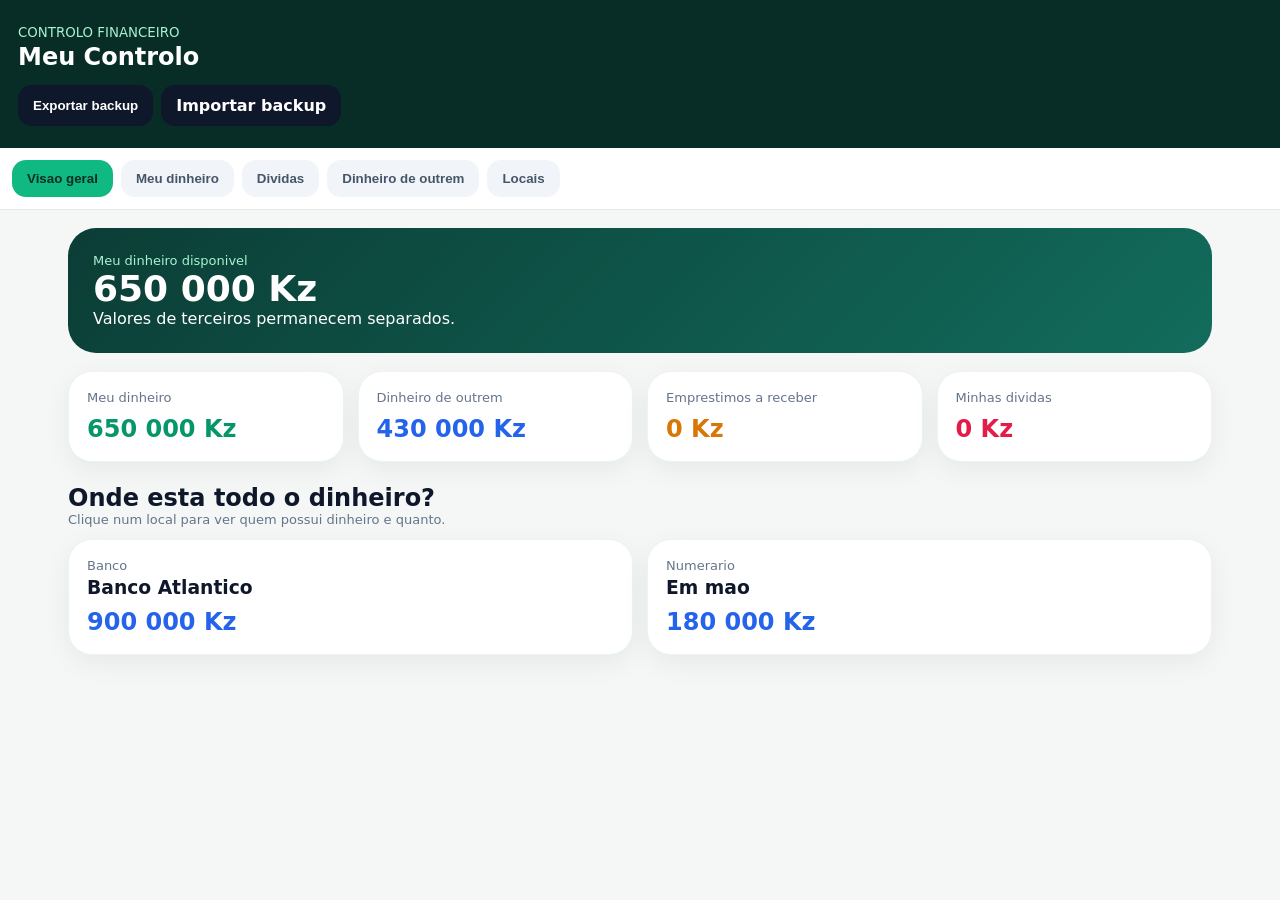
==== index.html @ 9b0dc456 "Criar aplicação de controlo financeiro instalável" ====
<!doctype html><html lang="pt"><head><meta charset="UTF-8"><meta name="viewport" content="width=device-width,initial-scale=1,viewport-fit=cover"><meta name="theme-color" content="#082c26"><meta name="description" content="Controlo financeiro pessoal, dividas e dinheiro de outrem."><link rel="manifest" href="./manifest.webmanifest"><link rel="icon" href="./icons/icon-192.png"><link rel="apple-touch-icon" href="./icons/icon-192.png"><link rel="stylesheet" href="./styles.css"><title>Meu Controlo</title></head><body><div id="app"></div><script type="module" src="./app.js"></script></body></html>
---- styles.css ----
:root{font-family:Inter,system-ui,-apple-system,Segoe UI,sans-serif;color:#0f172a;background:#f4f7f6}*{box-sizing:border-box}body{margin:0}.app{min-height:100vh}.top{background:#082c26;color:#fff;padding:22px 18px;position:sticky;top:0;z-index:4}.top h1{margin:2px 0;font-size:24px}.top small{color:#a7f3d0}.toolbar{display:flex;gap:8px;flex-wrap:wrap;margin-top:14px}.nav{display:flex;gap:8px;overflow:auto;padding:12px;background:#fff;position:sticky;top:105px;z-index:3;border-bottom:1px solid #e2e8f0}.nav button,.btn{border:0;border-radius:14px;padding:11px 15px;font-weight:800;cursor:pointer}.nav button{white-space:nowrap;background:#f1f5f9;color:#475569}.nav button.active,.btn.primary{background:#10b981;color:#062d25}.btn.dark{background:#0f172a;color:#fff}.btn.soft{background:#d1fae5;color:#065f46}.btn.warn{background:#fef3c7;color:#92400e}.btn.danger{background:#ffe4e6;color:#be123c}.container{max-width:1180px;margin:auto;padding:18px}.hero{background:linear-gradient(135deg,#0b3d35,#126c5c);color:#fff;border-radius:28px;padding:25px;margin-bottom:18px}.hero .big{font-size:36px;font-weight:900}.grid{display:grid;grid-template-columns:repeat(auto-fit,minmax(230px,1fr));gap:14px}.card{background:#fff;border:1px solid #edf2f7;border-radius:24px;padding:18px;box-shadow:0 8px 28px rgba(15,23,42,.06)}.card.click{cursor:pointer}.card h3{margin:4px 0 6px}.money{font-size:24px;font-weight:900;margin-top:10px}.muted{color:#64748b;font-size:13px}.green{color:#059669}.amber{color:#d97706}.red{color:#e11d48}.blue{color:#2563eb}.section-head{display:flex;justify-content:space-between;align-items:end;gap:12px;margin:22px 0 12px}.section-head h2{margin:0}.list{background:#fff;border-radius:24px;overflow:hidden}.row{display:flex;align-items:center;gap:12px;padding:15px 18px;border-bottom:1px solid #f1f5f9}.row-main{flex:1;min-width:0}.row-main strong{display:block}.row-actions{display:flex;gap:7px;flex-wrap:wrap;justify-content:flex-end}.modal-bg{position:fixed;inset:0;background:rgba(2,6,23,.58);display:grid;place-items:center;padding:14px;z-index:10}.modal{background:#fff;border-radius:26px;width:min(560px,100%);max-height:92vh;overflow:auto}.modal-head{display:flex;justify-content:space-between;padding:20px;border-bottom:1px solid #e2e8f0}.modal-body{padding:20px}.field{margin-bottom:14px}.field label{display:block;font-size:13px;font-weight:800;margin-bottom:6px}.field input,.field select,.field textarea{width:100%;height:46px;border:1px solid #cbd5e1;border-radius:13px;padding:0 12px;background:#f8fafc}.field textarea{height:80px;padding-top:10px}.two{display:grid;grid-template-columns:1fr 1fr;gap:10px}.empty{text-align:center;color:#94a3b8;padding:36px}.notice{padding:13px;border-radius:15px;background:#fef3c7;color:#92400e;font-size:13px;margin-bottom:14px}.hidden{display:none!important}@media(max-width:640px){.top{padding:16px}.top h1{font-size:20px}.nav{top:98px}.container{padding:12px}.two{grid-template-columns:1fr}.hero .big{font-size:30px}.row{align-items:flex-start;flex-wrap:wrap}.row-actions{width:100%;justify-content:flex-start}.toolbar .btn{flex:1}}
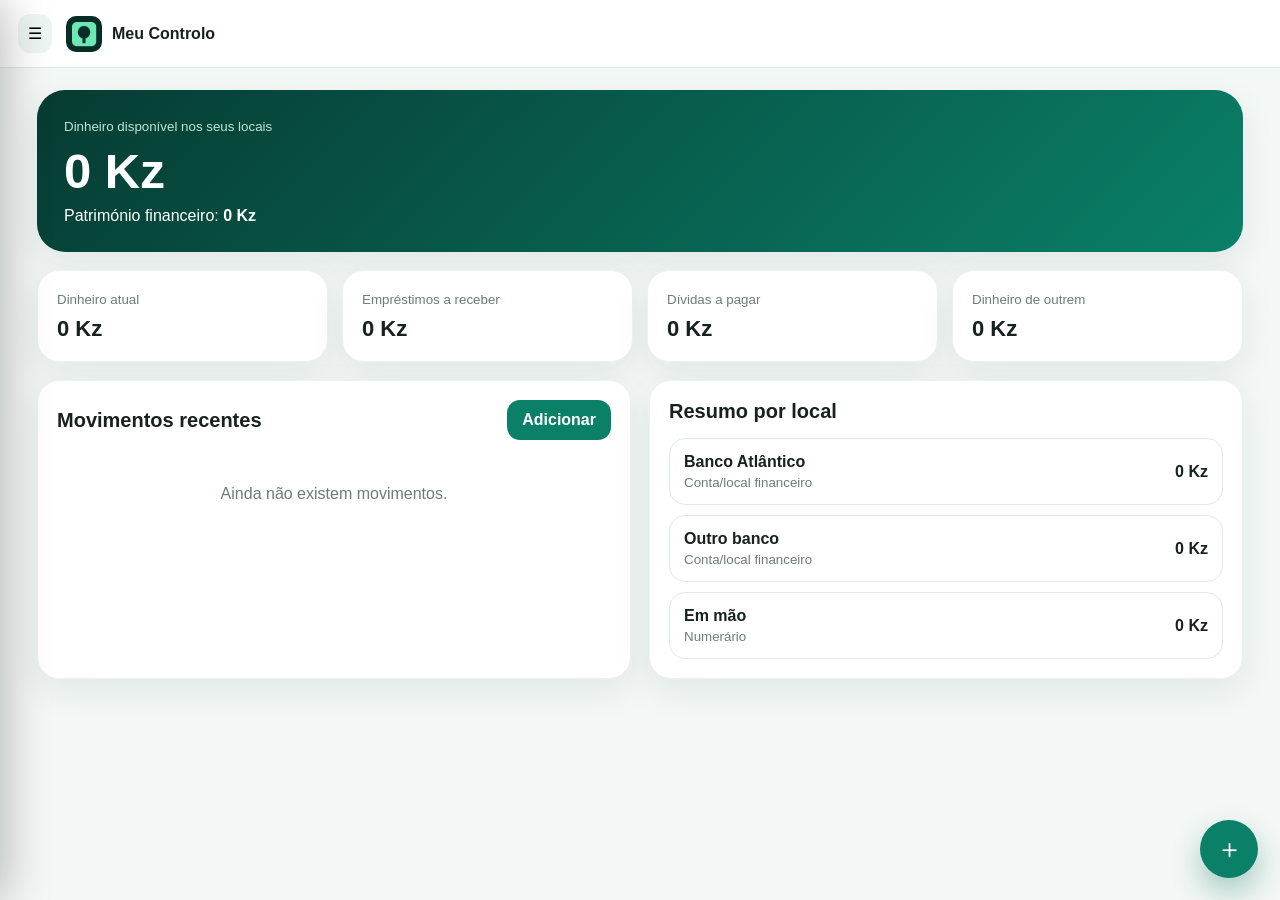
==== commit a701244b: "Adicionar ajustes finais da aplicação Melhora a instalação PWA e adiciona a eliminação de subcontas " ====
--- a/index.html
+++ b/index.html
@@ -1 +1 @@
-<!doctype html><html lang="pt"><head><meta charset="UTF-8"><meta name="viewport" content="width=device-width,initial-scale=1,viewport-fit=cover"><meta name="theme-color" content="#082c26"><meta name="description" content="Controlo financeiro pessoal, dividas e dinheiro de outrem."><link rel="manifest" href="./manifest.webmanifest"><link rel="icon" href="./icons/icon-192.png"><link rel="apple-touch-icon" href="./icons/icon-192.png"><link rel="stylesheet" href="./styles.css"><title>Meu Controlo</title></head><body><div id="app"></div><script type="module" src="./app.js"></script></body></html>
+<!doctype html><html lang="pt-AO"><head><meta charset="UTF-8"><meta name="viewport" content="width=device-width,initial-scale=1,viewport-fit=cover"><meta name="theme-color" content="#063b32"><meta name="description" content="Controlo de dinheiro, dívidas, empréstimos e fundos de terceiros"><link rel="manifest" href="manifest.webmanifest"><link rel="icon" href="icons/icon-192.png"><link rel="apple-touch-icon" href="icons/icon-192.png"><link rel="stylesheet" href="styles.css"><title>Meu Controlo</title></head><body><div id="app"></div><input id="backup-input" type="file" accept="application/json" hidden><script src="app.js" defer></script></body></html>
--- a/styles.css
+++ b/styles.css
@@ -1 +1 @@
-:root{font-family:Inter,system-ui,-apple-system,Segoe UI,sans-serif;color:#0f172a;background:#f4f7f6}*{box-sizing:border-box}body{margin:0}.app{min-height:100vh}.top{background:#082c26;color:#fff;padding:22px 18px;position:sticky;top:0;z-index:4}.top h1{margin:2px 0;font-size:24px}.top small{color:#a7f3d0}.toolbar{display:flex;gap:8px;flex-wrap:wrap;margin-top:14px}.nav{display:flex;gap:8px;overflow:auto;padding:12px;background:#fff;position:sticky;top:105px;z-index:3;border-bottom:1px solid #e2e8f0}.nav button,.btn{border:0;border-radius:14px;padding:11px 15px;font-weight:800;cursor:pointer}.nav button{white-space:nowrap;background:#f1f5f9;color:#475569}.nav button.active,.btn.primary{background:#10b981;color:#062d25}.btn.dark{background:#0f172a;color:#fff}.btn.soft{background:#d1fae5;color:#065f46}.btn.warn{background:#fef3c7;color:#92400e}.btn.danger{background:#ffe4e6;color:#be123c}.container{max-width:1180px;margin:auto;padding:18px}.hero{background:linear-gradient(135deg,#0b3d35,#126c5c);color:#fff;border-radius:28px;padding:25px;margin-bottom:18px}.hero .big{font-size:36px;font-weight:900}.grid{display:grid;grid-template-columns:repeat(auto-fit,minmax(230px,1fr));gap:14px}.card{background:#fff;border:1px solid #edf2f7;border-radius:24px;padding:18px;box-shadow:0 8px 28px rgba(15,23,42,.06)}.card.click{cursor:pointer}.card h3{margin:4px 0 6px}.money{font-size:24px;font-weight:900;margin-top:10px}.muted{color:#64748b;font-size:13px}.green{color:#059669}.amber{color:#d97706}.red{color:#e11d48}.blue{color:#2563eb}.section-head{display:flex;justify-content:space-between;align-items:end;gap:12px;margin:22px 0 12px}.section-head h2{margin:0}.list{background:#fff;border-radius:24px;overflow:hidden}.row{display:flex;align-items:center;gap:12px;padding:15px 18px;border-bottom:1px solid #f1f5f9}.row-main{flex:1;min-width:0}.row-main strong{display:block}.row-actions{display:flex;gap:7px;flex-wrap:wrap;justify-content:flex-end}.modal-bg{position:fixed;inset:0;background:rgba(2,6,23,.58);display:grid;place-items:center;padding:14px;z-index:10}.modal{background:#fff;border-radius:26px;width:min(560px,100%);max-height:92vh;overflow:auto}.modal-head{display:flex;justify-content:space-between;padding:20px;border-bottom:1px solid #e2e8f0}.modal-body{padding:20px}.field{margin-bottom:14px}.field label{display:block;font-size:13px;font-weight:800;margin-bottom:6px}.field input,.field select,.field textarea{width:100%;height:46px;border:1px solid #cbd5e1;border-radius:13px;padding:0 12px;background:#f8fafc}.field textarea{height:80px;padding-top:10px}.two{display:grid;grid-template-columns:1fr 1fr;gap:10px}.empty{text-align:center;color:#94a3b8;padding:36px}.notice{padding:13px;border-radius:15px;background:#fef3c7;color:#92400e;font-size:13px;margin-bottom:14px}.hidden{display:none!important}@media(max-width:640px){.top{padding:16px}.top h1{font-size:20px}.nav{top:98px}.container{padding:12px}.two{grid-template-columns:1fr}.hero .big{font-size:30px}.row{align-items:flex-start;flex-wrap:wrap}.row-actions{width:100%;justify-content:flex-start}.toolbar .btn{flex:1}}
+:root{--green:#0a8068;--dark:#063b32;--bg:#f3f7f5;--text:#17211f;--muted:#6b7d78;--line:#dfe9e5;--white:#fff;--red:#c84545;--amber:#b87500;--shadow:0 12px 35px rgba(6,59,50,.08)}*{box-sizing:border-box}body{margin:0;background:var(--bg);color:var(--text);font-family:Inter,Segoe UI,Arial,sans-serif}button,input,select,textarea{font:inherit}.top{height:68px;position:sticky;top:0;z-index:20;display:flex;align-items:center;gap:14px;padding:0 18px;background:rgba(255,255,255,.93);border-bottom:1px solid var(--line);backdrop-filter:blur(12px)}.menu-btn,.icon-btn{border:0;background:#edf5f2;border-radius:12px;padding:10px;cursor:pointer}.brand{display:flex;align-items:center;gap:10px;font-weight:900}.brand img{width:36px;height:36px;border-radius:10px}.drawer{position:fixed;inset:0 auto 0 0;width:292px;z-index:40;padding:22px;background:var(--dark);color:#fff;transform:translateX(-105%);transition:.25s ease;box-shadow:20px 0 45px #0004}.drawer.open{transform:none}.overlay{position:fixed;inset:0;z-index:35;background:#001d1880;display:none}.overlay.show{display:block}.drawer-head{display:flex;justify-content:space-between;align-items:center;margin-bottom:25px}.drawer nav button{width:100%;display:flex;gap:12px;align-items:center;border:0;padding:13px 14px;margin:5px 0;border-radius:14px;background:transparent;color:#b9d4cd;text-align:left;cursor:pointer;font-weight:700}.drawer nav button.active{background:#6ee7bd;color:#063b32}.drawer hr{border:0;border-top:1px solid #ffffff1f;margin:14px 0}.container{max-width:1250px;margin:auto;padding:22px}.hero{background:linear-gradient(135deg,#063b32,#0a8068);color:white;padding:27px;border-radius:28px;box-shadow:var(--shadow)}.hero small{color:#bce5d9}.hero h1{font-size:clamp(30px,5vw,49px);margin:8px 0}.cards{display:grid;grid-template-columns:repeat(4,1fr);gap:14px;margin-top:18px}.card,.panel{background:#fff;border:1px solid #edf2f0;border-radius:22px;padding:19px;box-shadow:var(--shadow)}.card small,.muted{color:var(--muted)}.card strong{display:block;font-size:22px;margin-top:8px}.panel{margin-top:18px}.panel-head{display:flex;justify-content:space-between;align-items:center;gap:12px;margin-bottom:15px}.panel h2{margin:0;font-size:20px}.btn{border:0;border-radius:13px;padding:11px 15px;background:var(--green);color:#fff;font-weight:800;cursor:pointer}.btn.dark{background:#122622}.btn.amber{background:#e9a52d;color:#302000}.btn.ghost{background:#edf5f2;color:#16483e}.btn.danger{background:#fff0f0;color:var(--red)}.grid2{display:grid;grid-template-columns:1fr 1fr;gap:18px}.list{display:grid;gap:10px}.row{display:flex;align-items:center;justify-content:space-between;gap:12px;padding:14px;border:1px solid var(--line);border-radius:16px}.row-main{min-width:0}.row-main b{display:block}.row-main small{display:block;color:var(--muted);margin-top:4px}.amount{font-weight:900;white-space:nowrap}.positive{color:var(--green)}.negative{color:var(--red)}.loan{color:var(--amber)}.badge{display:inline-block;padding:5px 9px;border-radius:999px;background:#eef5f3;color:#41615a;font-size:12px;font-weight:800}.badge.ok{background:#dcf8ed;color:#08775f}.badge.warn{background:#fff2d7;color:#8b5b00}.fab{position:fixed;right:22px;bottom:22px;border:0;border-radius:50%;width:58px;height:58px;background:var(--green);color:#fff;font-size:27px;box-shadow:0 14px 30px #08705b55;cursor:pointer}.modal-wrap{position:fixed;inset:0;z-index:60;display:grid;place-items:center;padding:15px;background:#001d1880}.modal{width:min(590px,100%);max-height:92vh;overflow:auto;background:#fff;border-radius:24px;padding:22px}.modal-head{display:flex;justify-content:space-between;align-items:center}.form-grid{display:grid;grid-template-columns:1fr 1fr;gap:13px}.field{display:grid;gap:6px;margin-top:13px}.field.full{grid-column:1/-1}.field label{font-size:13px;font-weight:800}.field input,.field select,.field textarea{width:100%;border:1px solid #cfddd8;background:#f8fbfa;border-radius:12px;padding:12px}.actions{display:flex;justify-content:flex-end;gap:10px;margin-top:19px}.empty{text-align:center;color:var(--muted);padding:30px}.locations{display:grid;grid-template-columns:repeat(3,1fr);gap:14px}.progress{height:7px;background:#e6efec;border-radius:20px;overflow:hidden;margin-top:9px}.progress i{display:block;height:100%;background:var(--green)}.notice{padding:14px;border-radius:14px;background:#fff4db;color:#744d00;margin-bottom:14px}.hidden{display:none!important}@media(max-width:850px){.cards{grid-template-columns:1fr 1fr}.grid2{grid-template-columns:1fr}.locations{grid-template-columns:1fr 1fr}}@media(max-width:540px){.container{padding:14px}.cards,.locations,.form-grid{grid-template-columns:1fr}.row{align-items:flex-start}.top{height:62px}.brand span{font-size:16px}.panel{padding:15px}.hero{padding:22px}.actions{flex-direction:column}.actions .btn{width:100%}}
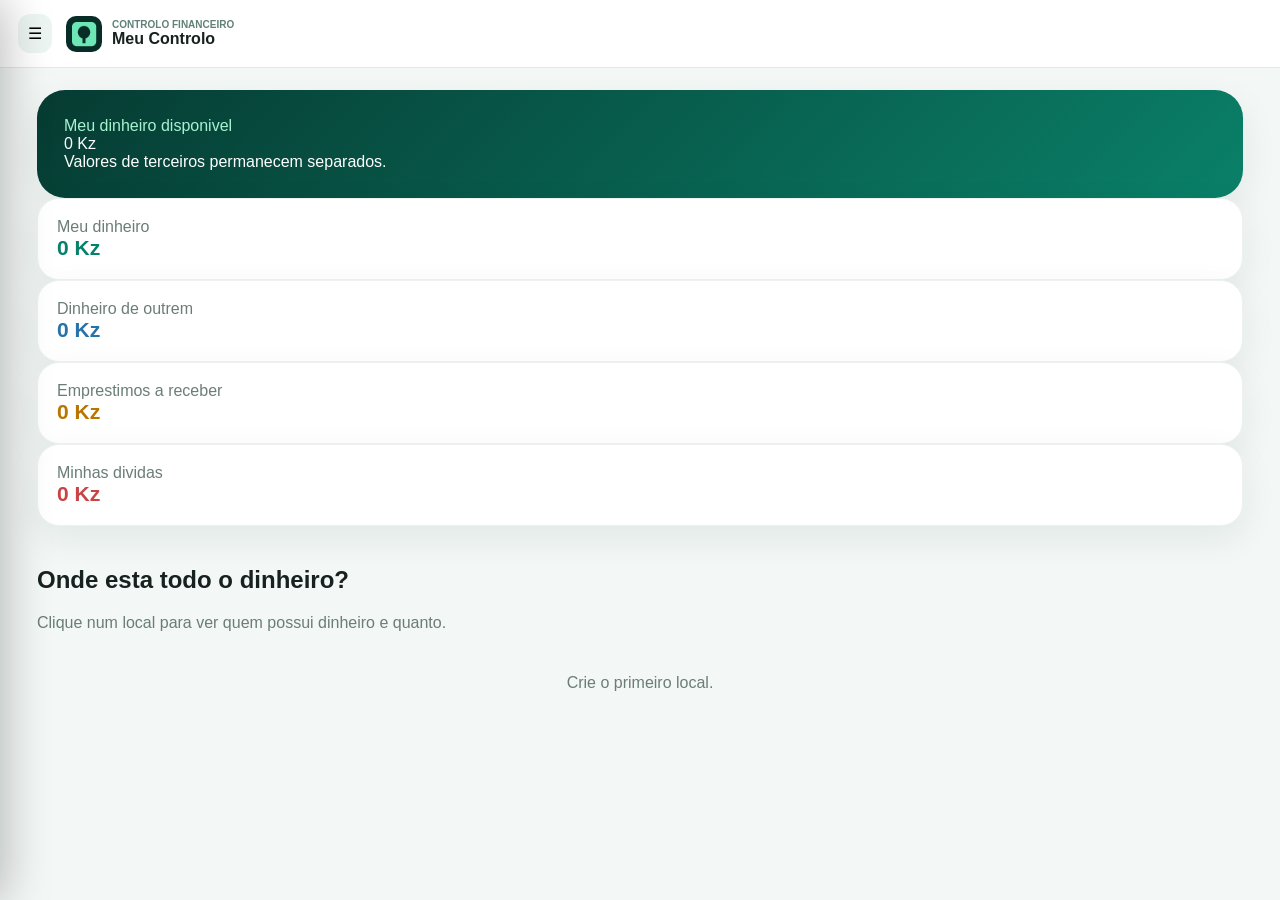
==== commit d0b30f38: "Adicionar workflow de publicação da aplicação" ====
--- a/index.html
+++ b/index.html
@@ -1 +1 @@
-<!doctype html><html lang="pt-AO"><head><meta charset="UTF-8"><meta name="viewport" content="width=device-width,initial-scale=1,viewport-fit=cover"><meta name="theme-color" content="#063b32"><meta name="description" content="Controlo de dinheiro, dívidas, empréstimos e fundos de terceiros"><link rel="manifest" href="manifest.webmanifest"><link rel="icon" href="icons/icon-192.png"><link rel="apple-touch-icon" href="icons/icon-192.png"><link rel="stylesheet" href="styles.css"><title>Meu Controlo</title></head><body><div id="app"></div><input id="backup-input" type="file" accept="application/json" hidden><script src="app.js" defer></script></body></html>
+<!doctype html><html lang="pt-AO"><head><meta charset="UTF-8"><meta name="viewport" content="width=device-width,initial-scale=1,viewport-fit=cover"><meta name="theme-color" content="#082c26"><meta name="description" content="Controlo financeiro pessoal, dívidas, empréstimos e dinheiro de outrem"><meta name="mobile-web-app-capable" content="yes"><meta name="apple-mobile-web-app-capable" content="yes"><meta name="apple-mobile-web-app-status-bar-style" content="black-translucent"><link rel="manifest" href="./manifest.webmanifest"><link rel="icon" href="./icons/icon-192.png"><link rel="apple-touch-icon" href="./icons/icon-192.png"><link rel="stylesheet" href="./styles.css"><title>Meu Controlo</title></head><body><div id="app"></div><script src="./app.js" defer></script></body></html>
--- a/styles.css
+++ b/styles.css
@@ -1 +1,3 @@
 :root{--green:#0a8068;--dark:#063b32;--bg:#f3f7f5;--text:#17211f;--muted:#6b7d78;--line:#dfe9e5;--white:#fff;--red:#c84545;--amber:#b87500;--shadow:0 12px 35px rgba(6,59,50,.08)}*{box-sizing:border-box}body{margin:0;background:var(--bg);color:var(--text);font-family:Inter,Segoe UI,Arial,sans-serif}button,input,select,textarea{font:inherit}.top{height:68px;position:sticky;top:0;z-index:20;display:flex;align-items:center;gap:14px;padding:0 18px;background:rgba(255,255,255,.93);border-bottom:1px solid var(--line);backdrop-filter:blur(12px)}.menu-btn,.icon-btn{border:0;background:#edf5f2;border-radius:12px;padding:10px;cursor:pointer}.brand{display:flex;align-items:center;gap:10px;font-weight:900}.brand img{width:36px;height:36px;border-radius:10px}.drawer{position:fixed;inset:0 auto 0 0;width:292px;z-index:40;padding:22px;background:var(--dark);color:#fff;transform:translateX(-105%);transition:.25s ease;box-shadow:20px 0 45px #0004}.drawer.open{transform:none}.overlay{position:fixed;inset:0;z-index:35;background:#001d1880;display:none}.overlay.show{display:block}.drawer-head{display:flex;justify-content:space-between;align-items:center;margin-bottom:25px}.drawer nav button{width:100%;display:flex;gap:12px;align-items:center;border:0;padding:13px 14px;margin:5px 0;border-radius:14px;background:transparent;color:#b9d4cd;text-align:left;cursor:pointer;font-weight:700}.drawer nav button.active{background:#6ee7bd;color:#063b32}.drawer hr{border:0;border-top:1px solid #ffffff1f;margin:14px 0}.container{max-width:1250px;margin:auto;padding:22px}.hero{background:linear-gradient(135deg,#063b32,#0a8068);color:white;padding:27px;border-radius:28px;box-shadow:var(--shadow)}.hero small{color:#bce5d9}.hero h1{font-size:clamp(30px,5vw,49px);margin:8px 0}.cards{display:grid;grid-template-columns:repeat(4,1fr);gap:14px;margin-top:18px}.card,.panel{background:#fff;border:1px solid #edf2f0;border-radius:22px;padding:19px;box-shadow:var(--shadow)}.card small,.muted{color:var(--muted)}.card strong{display:block;font-size:22px;margin-top:8px}.panel{margin-top:18px}.panel-head{display:flex;justify-content:space-between;align-items:center;gap:12px;margin-bottom:15px}.panel h2{margin:0;font-size:20px}.btn{border:0;border-radius:13px;padding:11px 15px;background:var(--green);color:#fff;font-weight:800;cursor:pointer}.btn.dark{background:#122622}.btn.amber{background:#e9a52d;color:#302000}.btn.ghost{background:#edf5f2;color:#16483e}.btn.danger{background:#fff0f0;color:var(--red)}.grid2{display:grid;grid-template-columns:1fr 1fr;gap:18px}.list{display:grid;gap:10px}.row{display:flex;align-items:center;justify-content:space-between;gap:12px;padding:14px;border:1px solid var(--line);border-radius:16px}.row-main{min-width:0}.row-main b{display:block}.row-main small{display:block;color:var(--muted);margin-top:4px}.amount{font-weight:900;white-space:nowrap}.positive{color:var(--green)}.negative{color:var(--red)}.loan{color:var(--amber)}.badge{display:inline-block;padding:5px 9px;border-radius:999px;background:#eef5f3;color:#41615a;font-size:12px;font-weight:800}.badge.ok{background:#dcf8ed;color:#08775f}.badge.warn{background:#fff2d7;color:#8b5b00}.fab{position:fixed;right:22px;bottom:22px;border:0;border-radius:50%;width:58px;height:58px;background:var(--green);color:#fff;font-size:27px;box-shadow:0 14px 30px #08705b55;cursor:pointer}.modal-wrap{position:fixed;inset:0;z-index:60;display:grid;place-items:center;padding:15px;background:#001d1880}.modal{width:min(590px,100%);max-height:92vh;overflow:auto;background:#fff;border-radius:24px;padding:22px}.modal-head{display:flex;justify-content:space-between;align-items:center}.form-grid{display:grid;grid-template-columns:1fr 1fr;gap:13px}.field{display:grid;gap:6px;margin-top:13px}.field.full{grid-column:1/-1}.field label{font-size:13px;font-weight:800}.field input,.field select,.field textarea{width:100%;border:1px solid #cfddd8;background:#f8fbfa;border-radius:12px;padding:12px}.actions{display:flex;justify-content:flex-end;gap:10px;margin-top:19px}.empty{text-align:center;color:var(--muted);padding:30px}.locations{display:grid;grid-template-columns:repeat(3,1fr);gap:14px}.progress{height:7px;background:#e6efec;border-radius:20px;overflow:hidden;margin-top:9px}.progress i{display:block;height:100%;background:var(--green)}.notice{padding:14px;border-radius:14px;background:#fff4db;color:#744d00;margin-bottom:14px}.hidden{display:none!important}@media(max-width:850px){.cards{grid-template-columns:1fr 1fr}.grid2{grid-template-columns:1fr}.locations{grid-template-columns:1fr 1fr}}@media(max-width:540px){.container{padding:14px}.cards,.locations,.form-grid{grid-template-columns:1fr}.row{align-items:flex-start}.top{height:62px}.brand span{font-size:16px}.panel{padding:15px}.hero{padding:22px}.actions{flex-direction:column}.actions .btn{width:100%}}
+.owner-list{display:grid;gap:6px;margin:10px 0;padding:10px;border-radius:12px;background:#fff8e8}.owner-list small{display:block;color:#6b5330}
+.top small{display:block;color:#608078;font-weight:800;font-size:10px}.toolbar-right{margin-left:auto}.drawer .install-note{font-size:11px;color:#9ec4ba;line-height:1.45;margin-top:18px}.click{cursor:pointer}.two{display:grid;grid-template-columns:1fr 1fr;gap:12px}.row-actions{display:flex;gap:7px;flex-wrap:wrap}.money{font-size:21px;font-weight:900}.green{color:#07816a}.blue{color:#2772a8}.amber{color:#b87500}.red{color:#c84545}.section-head{display:flex;align-items:center;justify-content:space-between;gap:14px;margin:20px 0 12px}.modal-bg{position:fixed;inset:0;z-index:70;background:#001d1880;display:grid;place-items:center;padding:14px}.modal-body{margin-top:10px}.notice.info{background:#e9f7f3;color:#145648}.owner-list{display:grid;gap:6px;margin:10px 0;padding:10px;border-radius:12px;background:#fff8e8}.owner-list small{display:block;color:#6b5330}@media(max-width:600px){.two{grid-template-columns:1fr}.section-head{align-items:flex-start;flex-direction:column}}
